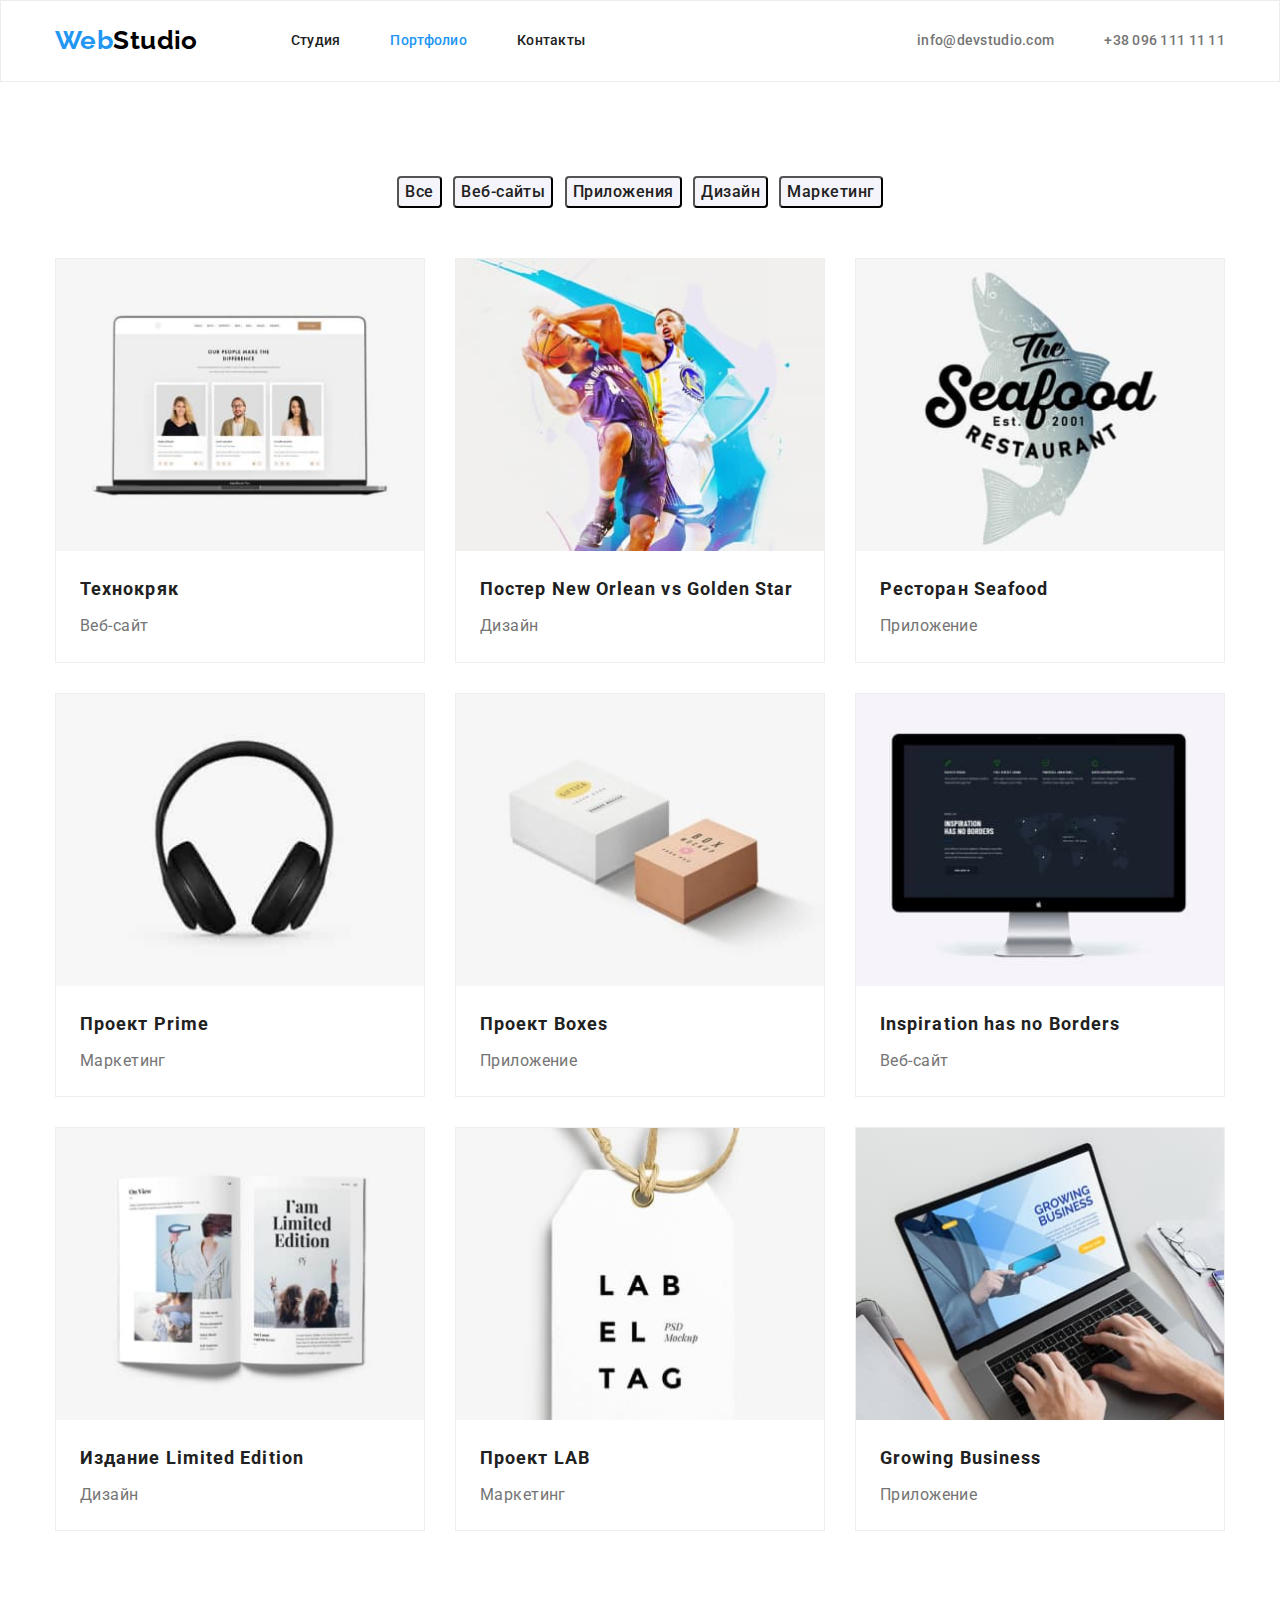
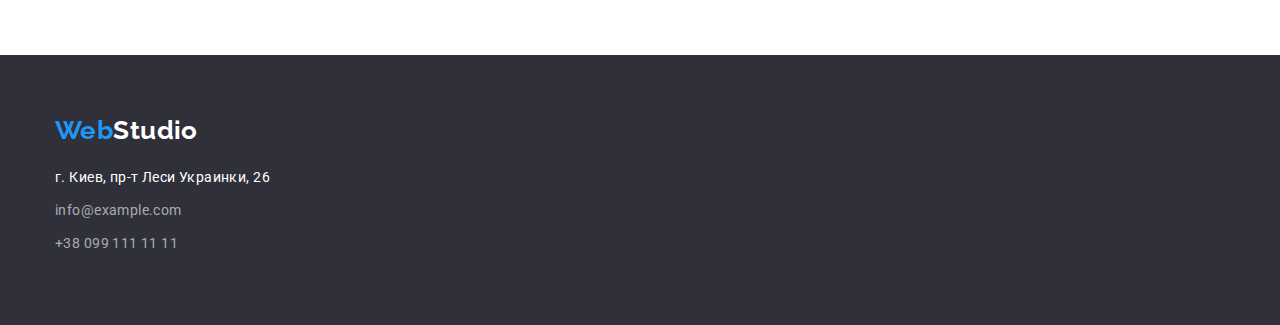
==== portfolio.html @ d6bda54c "Homework 3" ====
<!DOCTYPE html>
<html lang="ru">

<head>
    <meta charset="UTF-8" />
    <meta name="viewport" content="width=device-width, initial-scale=1.0" />
    <title>WebStudio- эффективные решения для вашего бизнеса</title>
    <link rel="preconnect" href="https://fonts.googleapis.com">
    <link rel="preconnect" href="https://fonts.gstatic.com" crossorigin>
    <link href="https://fonts.googleapis.com/css2?family=Raleway:wght@700&family=Roboto:wght@400;500;700;900&display=swap"
        rel="stylesheet">
    <link rel="stylesheet" href="https://cdnjs.cloudflare.com/ajax/libs/modern-normalize/1.1.0/modern-normalize.min.css">    
    <link rel="stylesheet" href="./css/styles.css">
</head>
<body>
    <header>
        <div class="container main-nav">
            <nav class="nav-menu">
                <a class="logo-head" href="/"><span class="logo-accent">Web</span>Studio</a>
                <ul class="header-nav">
                    <li class="nav-item"><a class="nav-link" href="/">Студия</a></li>
                    <li class="nav-item"><a class="nav-link current" href="./portfolio.html">Портфолио</a></li>
                    <li class="nav-item"><a class="nav-link" href="/">Контакты</a></li>
                </ul>
            </nav>
            <ul class="header-contacts">
                <li class="contacts-item"><a class="contacts-link" href="mailto:info@devstudio.com">info@devstudio.com</a>
                </li>
                <li class="contacts-item"><a class="contacts-link" href="tel:+380961111111">+38 096 111 11 11</a></li>
            </ul>
        </div>
    </header>
    <main>
        <section class="portfolio-section">
            <div class="container">
                <h1 class="visually-hidden">Наши работы</h1>
                    <div class="portfolio-btns">
                        <button class="portfolio-button" type="button">Все</button>
                        <button class="portfolio-button" type="button">Веб-сайты</button>
                        <button class="portfolio-button" type="button">Приложения</button>
                        <button class="portfolio-button" type="button">Дизайн</button>
                        <button class="portfolio-button" type="button">Маркетинг</button>
                    </div>
                <ul class="portfolio-list">
                    <li class="portfolio-item" >
                        <img class="portfolio-photo" src="./images/img5.jpg" alt="Изображение веб-сайта на ноутбуке" width="370">
                            <div class="portfolio-text"></div>
                        <h2>Технокряк</h2>
                        <p>Веб-сайт</p>
                    </li>
                    <li class="portfolio-item" >
                        <img class="portfolio-photo" src="./images/img6.jpg" alt="Постер с баскетболистами" width="370">
                        <h2>Постер New Orlean vs Golden Star</h2>
                        <p>Дизайн</p>
                    </li>
                    <li class="portfolio-item" >
                        <img class="portfolio-photo" src="./images/img7.jpg" alt="Эмблема рыбного ресторана" width="370">
                        <h2>Ресторан Seafood</h2>
                        <p>Приложение</p>
                    </li>
                    <li class="portfolio-item" >
                        <img class="portfolio-photo" src="./images/img8.jpg" alt="Наушники" width="370">
                        <h2>Проект Prime</h2>
                        <p>Маркетинг</p>
                    </li>
                    <li class="portfolio-item" >
                        <img class="portfolio-photo" src="./images/img9.jpg" alt="Белая и коричневая коробки" width="370">
                        <h2>Проект Boxes</h2>
                        <p>Приложение</p>
                    </li>
                    <li class="portfolio-item" >
                        <img class="portfolio-photo" src="./images/img10.jpg" alt="Монитор" width="370">
                        <h2>Inspiration has no Borders</h2>
                        <p>Веб-сайт</p>
                    </li>
                    <li class="portfolio-item" >
                        <img class="portfolio-photo" src="./images/img11.jpg" alt="Раскрытая книга" width="370">
                        <h2>Издание Limited Edition</h2>
                        <p>Дизайн</p>
                    </li>
                    <li class="portfolio-item" >
                        <img class="portfolio-photo" src="./images/img12.jpg" alt="Ярлык" width="370">
                        <h2>Проект LAB</h2>
                        <p>Маркетинг</p>
                    </li>
                        <li class="portfolio-item" >
                        <img class="portfolio-photo" src="./images/img13.jpg" alt="Рабочее место за ноутбуком" width="370">
                        <h2>Growing Business</h2>
                        <p>Приложение</p>
                    </li>
                </ul>
            </div>
        </section>
    </main>
        <footer>
            <div class="container">
                <a class="logo-foot" href="/"><span class="logo-accent">Web</span>Studio</a>
                <address>
                    <ul class="address-list">
                        <li class="address-item">г. Киев, пр-т Леси Украинки, 26</li>
                        <li class="address-item"><a class="address-link" href="mailto:info@example.com">info@example.com</a>
                        </li>
                        <li class="address-item"><a class="address-link" href="tel:+380991111111">+38 099 111 11 11</a></li>
                    </ul>
                </address>
            </div>
        </footer>
    </body>
    
    </html>
---- css/styles.css ----
:root {
  --main-text-color: rgba(33, 33, 33, 1);
  --second-text-color: rgba(117, 117, 117, 1);
  --accent-color: rgba(33, 150, 243, 1);
  --black-text-color: #000000;
  --white-text-color: #ffffff;
  --address-text-color: rgba(255, 255, 255, 0.6);
  --white-bg: #ffffff;
  --light-grey-bg: rgba(245, 244, 250, 1);
  --dark-bg: rgba(47, 48, 58, 1);
  --main-button-hover: #188ce8;
  --shadow-color1: rgba(0, 0, 0, 0.12);
  --shadow-color2: rgba(0, 0, 0, 0.14);
  --shadow-color3: rgba(0, 0, 0, 0.2);
  --header-border: #ECECEC;
  --portfolio-box-border: #EEEEEE

}
body {
  color: var(--main-text-color);
  font-family: "Roboto", sans-serif;
  font-size: 14px;
  letter-spacing: 0.03em;
  background-color: var(--white-bg);
}
* h1, h2, h3, ul, p {
    margin-top: 0;
    margin-bottom: 0;
}
body li {
  list-style-type: none;
}
/* Хеддер */
header{
  border: 1px solid var(--header-border)
}
header a {
  text-decoration: none;
  display: block;
}
nav .current {
  color: var(--accent-color);
}
.main-nav {
  display: flex;
  align-items: center;
}
.header-nav,
.header-contacts,
.nav-menu {
  display: flex;
  padding-left: 0;
}
/* Лого */
.logo-head {
  font-family: "Raleway";
  font-style: normal;
  font-weight: 700;
  font-size: 26px;
  line-height: 1.19;
  color: var(--black-text-color);
  text-decoration: none;
  padding-top: 24px;
  padding-bottom: 25px;
  margin-right: 93px;
}
.nav-link {
  font-style: normal;
  font-weight: 500;
  line-height: 1.14;
  letter-spacing: 0.02em;
  color: var(--main-text-color);
  padding-top: 32px;
  padding-bottom: 32px;
}
.nav-item:not(:last-child) {
  margin-right: 50px;
}
.header-contacts li:not(:last-child) {
  margin-right: 50px;
}
.header-contacts {
  margin-left: auto;
}
.contacts-link {
  font-style: normal;
  font-weight: 500;
  line-height: 1.14;
  letter-spacing: 0.02em;
  color: var(--second-text-color);
  padding-top: 32px;
  padding-bottom: 32px;
}
.logo-accent,
.nav-link:hover,
.nav-link:focus,
.contacts-link:hover,
.contacts-link:focus,
.address-link:hover,
.address-link:focus {
  color: var(--accent-color);
}
/* Главная секция */
.main-section {
  background-color: var(--dark-bg);
  text-align: center;
  padding-top: 200px;
  padding-bottom: 200px;
}
.main-title {
  font-weight: 900;
  font-size: 44px;
  line-height: 1.36;
  letter-spacing: 0.06em;
  text-transform: uppercase;
  color: var(--white-text-color);
  margin-bottom: 30px;
}
.main-button {
  font-weight: 700;
  font-size: 16px;
  line-height: 1.88;
  text-align: center;
  letter-spacing: 0.06em;
  color: var(--white-text-color);
  background-color: var(--accent-color);
  cursor: pointer;
  min-width: 200px;
  border-radius: 4px;
}
.main-button:hover,
.main-button:focus {
  background-color: var(--main-button-hover);
}
/* Наши преимущества */
.visually-hidden {
  position: absolute;
  width: 1px;
  height: 1px;
  margin: -1px;
  border: 0;
  padding: 0;
  white-space: nowrap;
  clip-path: inset(100%);
  clip: rect(0 0 0 0);
  overflow: hidden;
}
.benefits-section h3 {
  font-weight: 700;
  font-size: 14px;
  line-height: 1.14;
  text-transform: uppercase;
  color: var(--main-text-color);
  margin-bottom: 10px;
}
.benefits-section p {
  line-height: 1.71;
  color: var(--second-text-color);
  width: 270px;
}
.benefits-list {
  display: flex;
  padding-left: 0;
}
.benefits-list li:not(:last-child) {
  margin-right: 20px;
}

/* Чем мы занимаемся */
.section-title {
  font-weight: 700;
  font-size: 36px;
  line-height: 1.17;
  text-align: center;
  color: var(--main-text-color);
  margin-bottom: 50px;
}
.doing-list{
  display: flex;
  padding-left: 0;
}
.doing-item {
  margin-right: 30px;
}
/* Наша команда */
.command-section {
  background-color: var(--light-grey-bg);
}
.command-section h3 {
  font-weight: 500;
  font-size: 16px;
  line-height: 1.19;
  text-align: center;
  columns: var(--main-text-color);
  margin-bottom: 10px;
}
.command-section p {
  font-size: 16px;
  line-height: 1.19;
  text-align: center;
  color: var(--second-text-color);
  margin-bottom: 30px;
}
.command-item {
  background-color: var(--white-bg);
  width: 270px;
  margin-right: 30px;
  border-radius: 0px 0px 4px 4px;
  box-shadow: 0px 1px 3px var(--shadow-color1),
  0px 1px 1px var(--shadow-color2),
  0px 2px 1px var(--shadow-color3);
}
.command-item img {
  margin-bottom: 30px;
}
.command-list {
  display: flex;
  padding-left: 0;
}
/* Футер */
footer {
  background-color: var(--dark-bg);
  padding-top: 60px;
  padding-bottom: 60px;
}
.logo-foot {
  display: inline-block;
  font-family: "Raleway";
  font-style: normal;
  font-weight: 700;
  font-size: 26px;
  line-height: 1.19;
  text-decoration: none;
  color: var(--white-text-color);
  margin-bottom: 20px;
}
.address-item {
  font-style: normal;
  font-weight: 400;
  line-height: 1.71;
  color: var(--white-text-color);
  margin-bottom: 9px;
}
footer a {
  font-style: normal;
  font-weight: 400;
  line-height: 1.71;
  color: var(--address-text-color);
  text-decoration: none;
}
footer ul {
  padding-left: 0;
}
/* Портфолио */
.portfolio-button {
  cursor: pointer;
  font-family: "Roboto", sans-serif;
  font-weight: 500;
  font-size: 16px;
  line-height: 1.63;
  text-align: center;
  letter-spacing: 0.03em;
  color: var(--main-text-color);
  background-color: var(--light-grey-bg);
  border-radius: 4px;
  margin-bottom: 50px;
}
.portfolio-button:not(:last-child) {
  margin-right: 8px;
}
.portfolio-button:hover,
.portfolio-button:focus {
  color: var(--white-text-color);
  background-color: var(--accent-color);
}
.portfolio-btns {
text-align: center;
}
.portfolio-section h2 {
  font-weight: 700;
  font-size: 18px;
  line-height: 2;
  letter-spacing: 0.06em;
  color: var(--main-text-color);
  margin-bottom: 4px;
  padding-left: 24px;
}
.portfolio-section p {
  font-weight: 400;
  font-size: 16px;
  line-height: 1.88;
  color: var(--second-text-color);
  margin-bottom: 20px;
  padding-left: 24px;
}
.portfolio-item {
  width: 370px;
  border: 1px solid var(--portfolio-box-border);
  box-sizing: border-box;
  margin-bottom: 30px;
  margin-right: 30px;
}
.portfolio-item:nth-child(3n) {
  margin-right: 0;
}
.portfolio-list{
  display: flex;
  flex-wrap: wrap;
  padding-left: 0;
}
.portfolio-photo {
  display: block;
  max-width: 100%;
  height: auto;
  margin-bottom: 20px;
}
.container{
  width: 1200px;
  padding-left: 15px;
  padding-right: 15px;
  margin: 0 auto;
}
section{
  padding-top: 94px;
  padding-bottom: 94px;
}
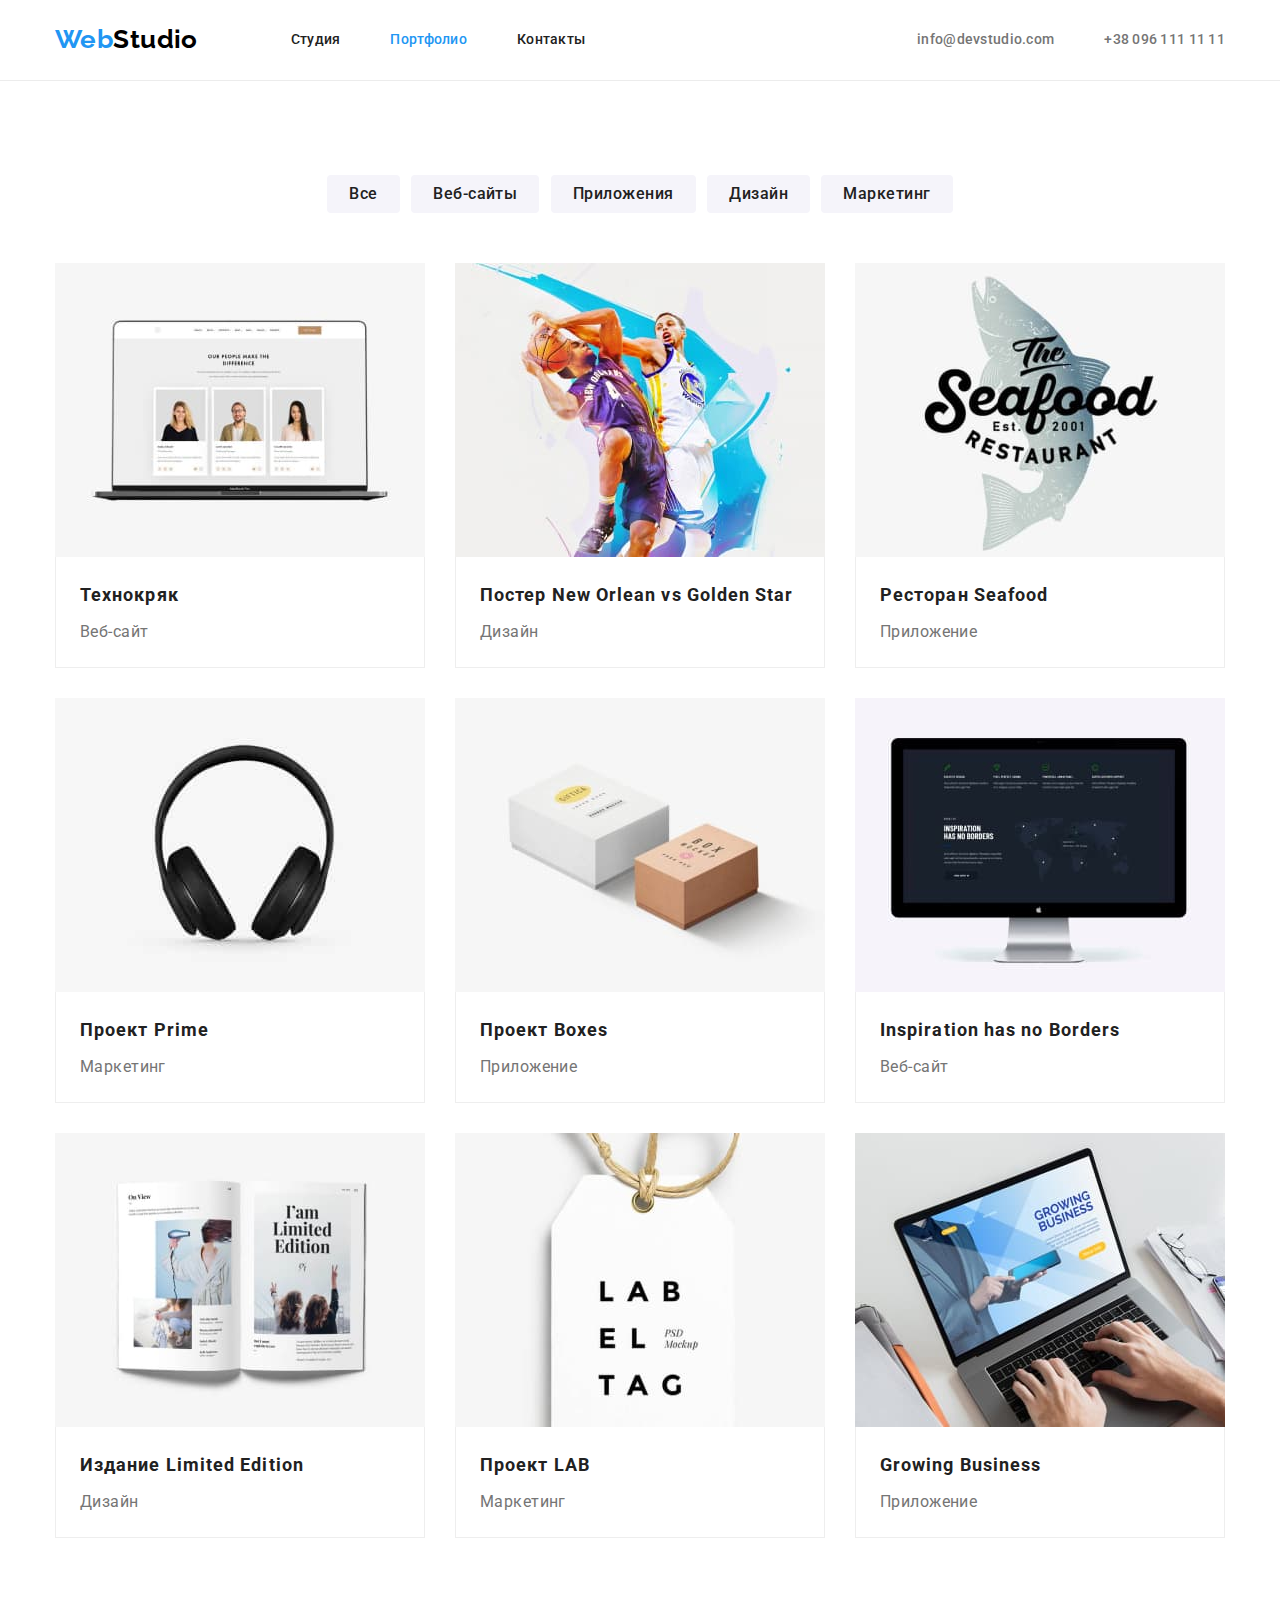
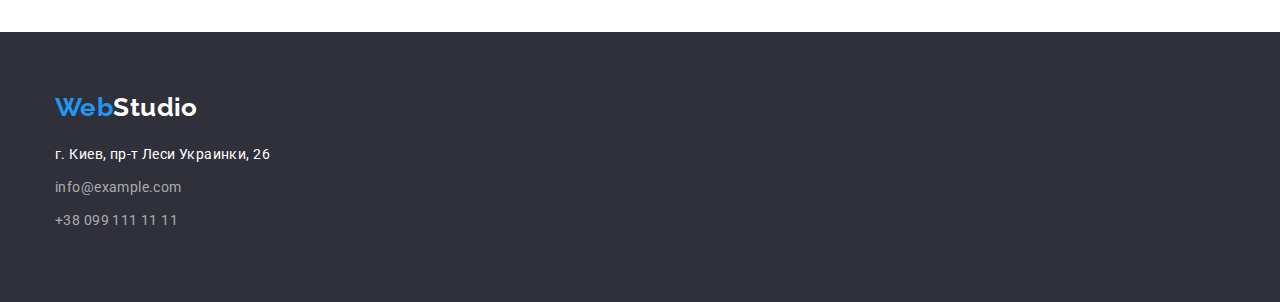
==== commit f81c1c15: "Review fixes" ====
--- a/portfolio.html
+++ b/portfolio.html
@@ -44,49 +44,66 @@
                 <ul class="portfolio-list">
                     <li class="portfolio-item" >
                         <img class="portfolio-photo" src="./images/img5.jpg" alt="Изображение веб-сайта на ноутбуке" width="370">
-                            <div class="portfolio-text"></div>
-                        <h2>Технокряк</h2>
-                        <p>Веб-сайт</p>
+                        <div class="portfolio-text">
+                            <h2>Технокряк</h2>
+                            <p>Веб-сайт</p>
+                        </div>
                     </li>
                     <li class="portfolio-item" >
                         <img class="portfolio-photo" src="./images/img6.jpg" alt="Постер с баскетболистами" width="370">
-                        <h2>Постер New Orlean vs Golden Star</h2>
-                        <p>Дизайн</p>
+                        <div class="portfolio-text">
+                            <h2>Постер New Orlean vs Golden Star</h2>
+                            <p>Дизайн</p>
+                        </div>
                     </li>
                     <li class="portfolio-item" >
                         <img class="portfolio-photo" src="./images/img7.jpg" alt="Эмблема рыбного ресторана" width="370">
-                        <h2>Ресторан Seafood</h2>
-                        <p>Приложение</p>
+                        <div class="portfolio-text">
+                            <h2>Ресторан Seafood</h2>
+                            <p>Приложение</p>
+                        </div>
                     </li>
                     <li class="portfolio-item" >
                         <img class="portfolio-photo" src="./images/img8.jpg" alt="Наушники" width="370">
-                        <h2>Проект Prime</h2>
-                        <p>Маркетинг</p>
+                        <div class="portfolio-text">
+                            <h2>Проект Prime</h2>
+                            <p>Маркетинг</p>
+                        </div>
                     </li>
                     <li class="portfolio-item" >
                         <img class="portfolio-photo" src="./images/img9.jpg" alt="Белая и коричневая коробки" width="370">
-                        <h2>Проект Boxes</h2>
-                        <p>Приложение</p>
+                        <div class="portfolio-text">
+                            <h2>Проект Boxes</h2>
+                            <p>Приложение</p>
+                        </div>
                     </li>
                     <li class="portfolio-item" >
                         <img class="portfolio-photo" src="./images/img10.jpg" alt="Монитор" width="370">
-                        <h2>Inspiration has no Borders</h2>
-                        <p>Веб-сайт</p>
+                        <div class="portfolio-text">
+                            <h2>Inspiration has no Borders</h2>
+                            <p>Веб-сайт</p>
+                        </div>
                     </li>
                     <li class="portfolio-item" >
                         <img class="portfolio-photo" src="./images/img11.jpg" alt="Раскрытая книга" width="370">
-                        <h2>Издание Limited Edition</h2>
-                        <p>Дизайн</p>
+                        <div class="portfolio-text">
+                            <h2>Издание Limited Edition</h2>
+                            <p>Дизайн</p>
+                        </div>
                     </li>
                     <li class="portfolio-item" >
                         <img class="portfolio-photo" src="./images/img12.jpg" alt="Ярлык" width="370">
-                        <h2>Проект LAB</h2>
-                        <p>Маркетинг</p>
+                        <div class="portfolio-text">
+                            <h2>Проект LAB</h2>
+                            <p>Маркетинг</p>
+                        </div>
                     </li>
                         <li class="portfolio-item" >
                         <img class="portfolio-photo" src="./images/img13.jpg" alt="Рабочее место за ноутбуком" width="370">
-                        <h2>Growing Business</h2>
-                        <p>Приложение</p>
+                        <div class="portfolio-text">
+                            <h2>Growing Business</h2>
+                            <p>Приложение</p>
+                        </div>
                     </li>
                 </ul>
             </div>
--- a/css/styles.css
+++ b/css/styles.css
@@ -23,16 +23,21 @@
   letter-spacing: 0.03em;
   background-color: var(--white-bg);
 }
-* h1, h2, h3, ul, p {
+* h1, h2, h3, p {
     margin-top: 0;
     margin-bottom: 0;
 }
+* ul {
+margin-top: 0;
+margin-bottom: 0;
+padding: 0;
+}
 body li {
   list-style-type: none;
 }
 /* Хеддер */
 header{
-  border: 1px solid var(--header-border)
+  border-bottom: 1px solid var(--header-border);
 }
 header a {
   text-decoration: none;
@@ -49,7 +54,6 @@
 .header-contacts,
 .nav-menu {
   display: flex;
-  padding-left: 0;
 }
 /* Лого */
 .logo-head {
@@ -125,8 +129,10 @@
   color: var(--white-text-color);
   background-color: var(--accent-color);
   cursor: pointer;
+  border: none;
   min-width: 200px;
   border-radius: 4px;
+  padding: 10px 32px;
 }
 .main-button:hover,
 .main-button:focus {
@@ -160,13 +166,20 @@
 }
 .benefits-list {
   display: flex;
-  padding-left: 0;
 }
 .benefits-list li:not(:last-child) {
   margin-right: 20px;
 }
 
 /* Чем мы занимаемся */
+.doing-section {
+  padding-top: 0;
+}
+.doing-photo, .command-photo {
+  display: block;
+  max-width: 100%;
+  height: auto;
+}
 .section-title {
   font-weight: 700;
   font-size: 36px;
@@ -177,9 +190,8 @@
 }
 .doing-list{
   display: flex;
-  padding-left: 0;
-}
-.doing-item {
+}
+.doing-item:not(:last-child) {
   margin-right: 30px;
 }
 /* Наша команда */
@@ -215,7 +227,6 @@
 }
 .command-list {
   display: flex;
-  padding-left: 0;
 }
 /* Футер */
 footer {
@@ -247,10 +258,9 @@
   line-height: 1.71;
   color: var(--address-text-color);
   text-decoration: none;
-}
-footer ul {
-  padding-left: 0;
-}
+  margin-bottom: 9px;
+}
+
 /* Портфолио */
 .portfolio-button {
   cursor: pointer;
@@ -263,6 +273,8 @@
   color: var(--main-text-color);
   background-color: var(--light-grey-bg);
   border-radius: 4px;
+  border: none;
+  padding: 6px 22px;
   margin-bottom: 50px;
 }
 .portfolio-button:not(:last-child) {
@@ -283,22 +295,25 @@
   letter-spacing: 0.06em;
   color: var(--main-text-color);
   margin-bottom: 4px;
-  padding-left: 24px;
 }
 .portfolio-section p {
   font-weight: 400;
   font-size: 16px;
   line-height: 1.88;
   color: var(--second-text-color);
-  margin-bottom: 20px;
-  padding-left: 24px;
 }
 .portfolio-item {
   width: 370px;
+  margin-right: 30px;
+}
+.portfolio-item:nth-child(-n+6) {
+  margin-bottom: 30px;
+}
+.portfolio-text {
+  padding: 20px 24px;
+  box-sizing: border-box;
   border: 1px solid var(--portfolio-box-border);
-  box-sizing: border-box;
-  margin-bottom: 30px;
-  margin-right: 30px;
+  border-top: none;
 }
 .portfolio-item:nth-child(3n) {
   margin-right: 0;
@@ -306,13 +321,11 @@
 .portfolio-list{
   display: flex;
   flex-wrap: wrap;
-  padding-left: 0;
 }
 .portfolio-photo {
   display: block;
   max-width: 100%;
   height: auto;
-  margin-bottom: 20px;
 }
 .container{
   width: 1200px;
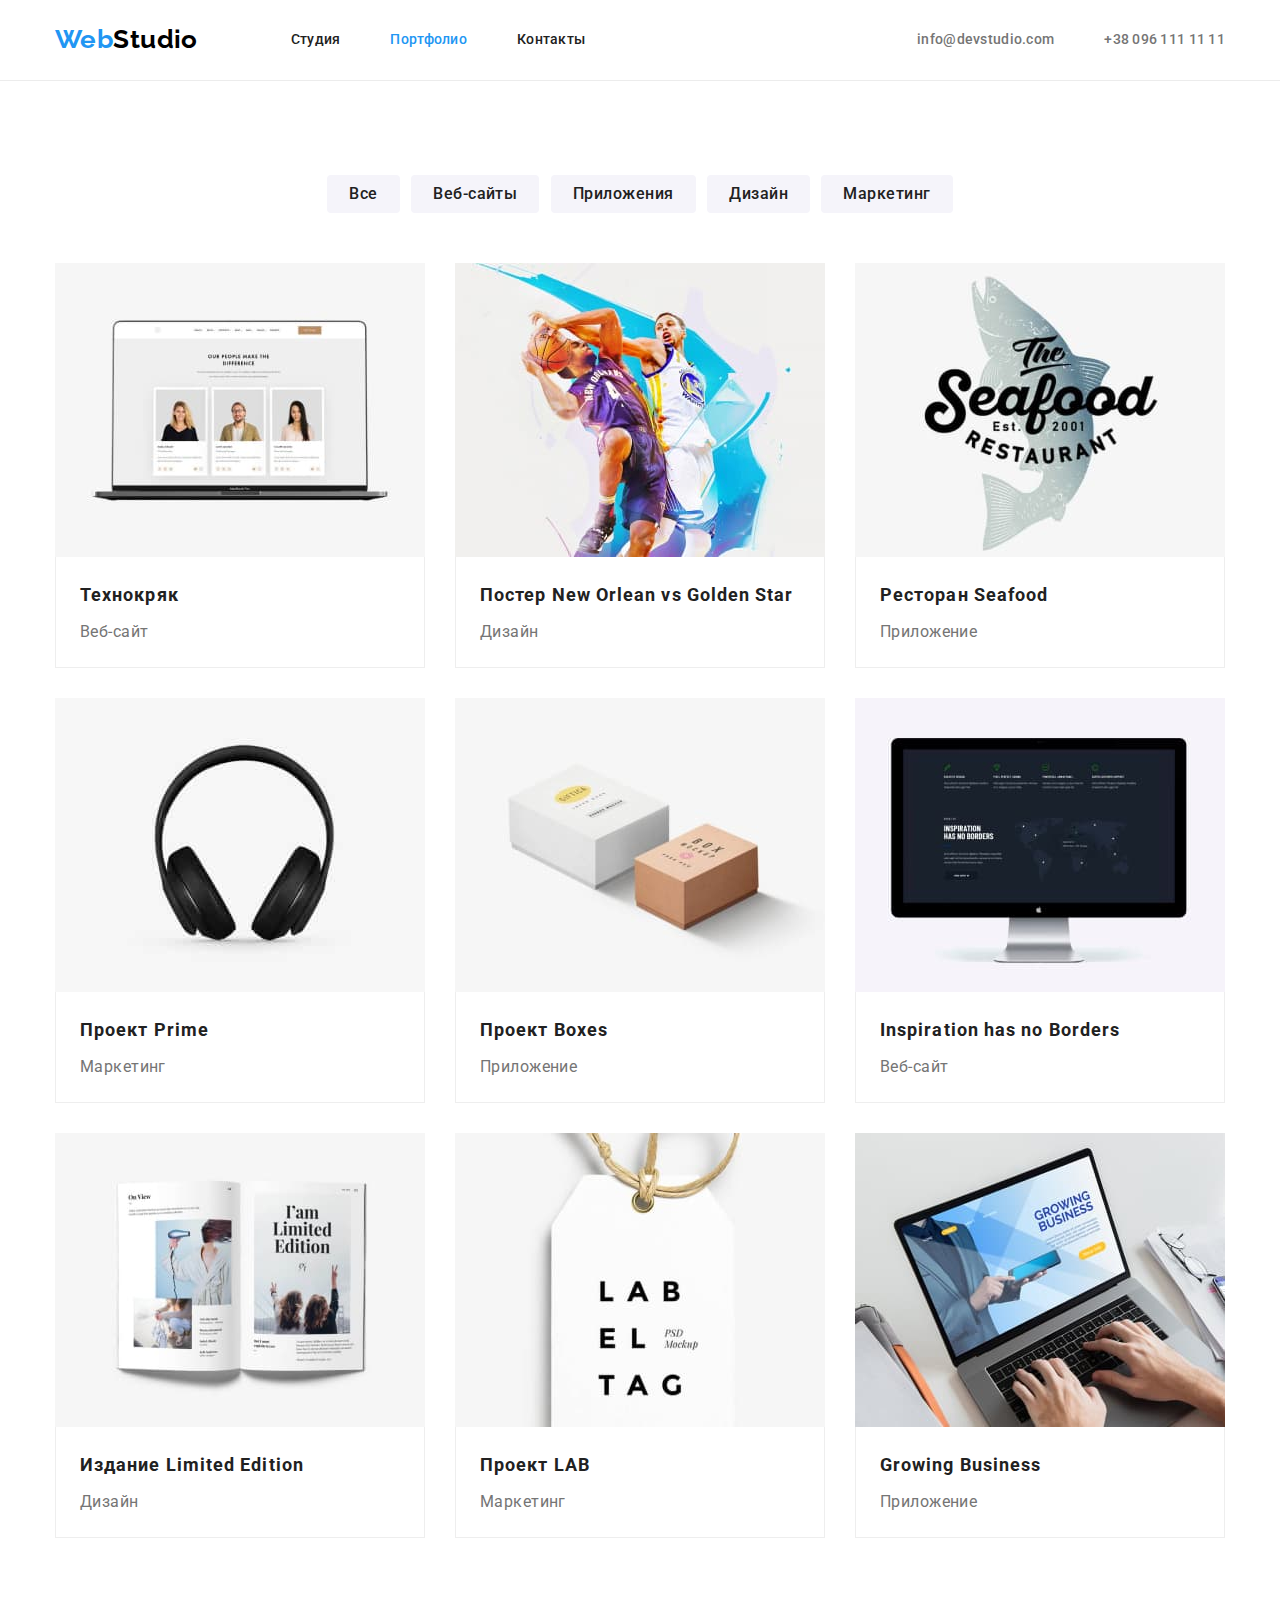
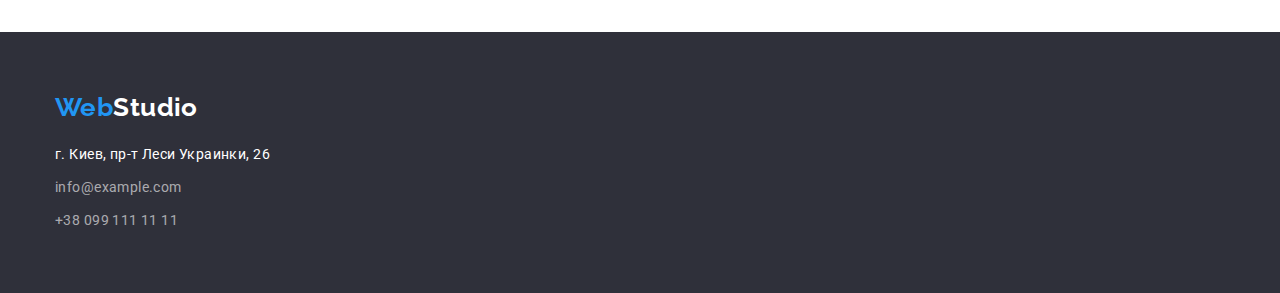
==== commit 9d711adb: "Review fixes" ====
--- a/portfolio.html
+++ b/portfolio.html
@@ -18,7 +18,7 @@
             <nav class="nav-menu">
                 <a class="logo-head" href="/"><span class="logo-accent">Web</span>Studio</a>
                 <ul class="header-nav">
-                    <li class="nav-item"><a class="nav-link" href="/">Студия</a></li>
+                    <li class="nav-item"><a class="nav-link" href="./index.html">Студия</a></li>
                     <li class="nav-item"><a class="nav-link current" href="./portfolio.html">Портфолио</a></li>
                     <li class="nav-item"><a class="nav-link" href="/">Контакты</a></li>
                 </ul>
--- a/css/styles.css
+++ b/css/styles.css
@@ -250,7 +250,9 @@
   font-weight: 400;
   line-height: 1.71;
   color: var(--white-text-color);
-  margin-bottom: 9px;
+}
+.address-item:not(:last-child){
+margin-bottom: 9px;
 }
 footer a {
   font-style: normal;
@@ -275,7 +277,6 @@
   border-radius: 4px;
   border: none;
   padding: 6px 22px;
-  margin-bottom: 50px;
 }
 .portfolio-button:not(:last-child) {
   margin-right: 8px;
@@ -287,6 +288,7 @@
 }
 .portfolio-btns {
 text-align: center;
+margin-bottom: 50px;
 }
 .portfolio-section h2 {
   font-weight: 700;
